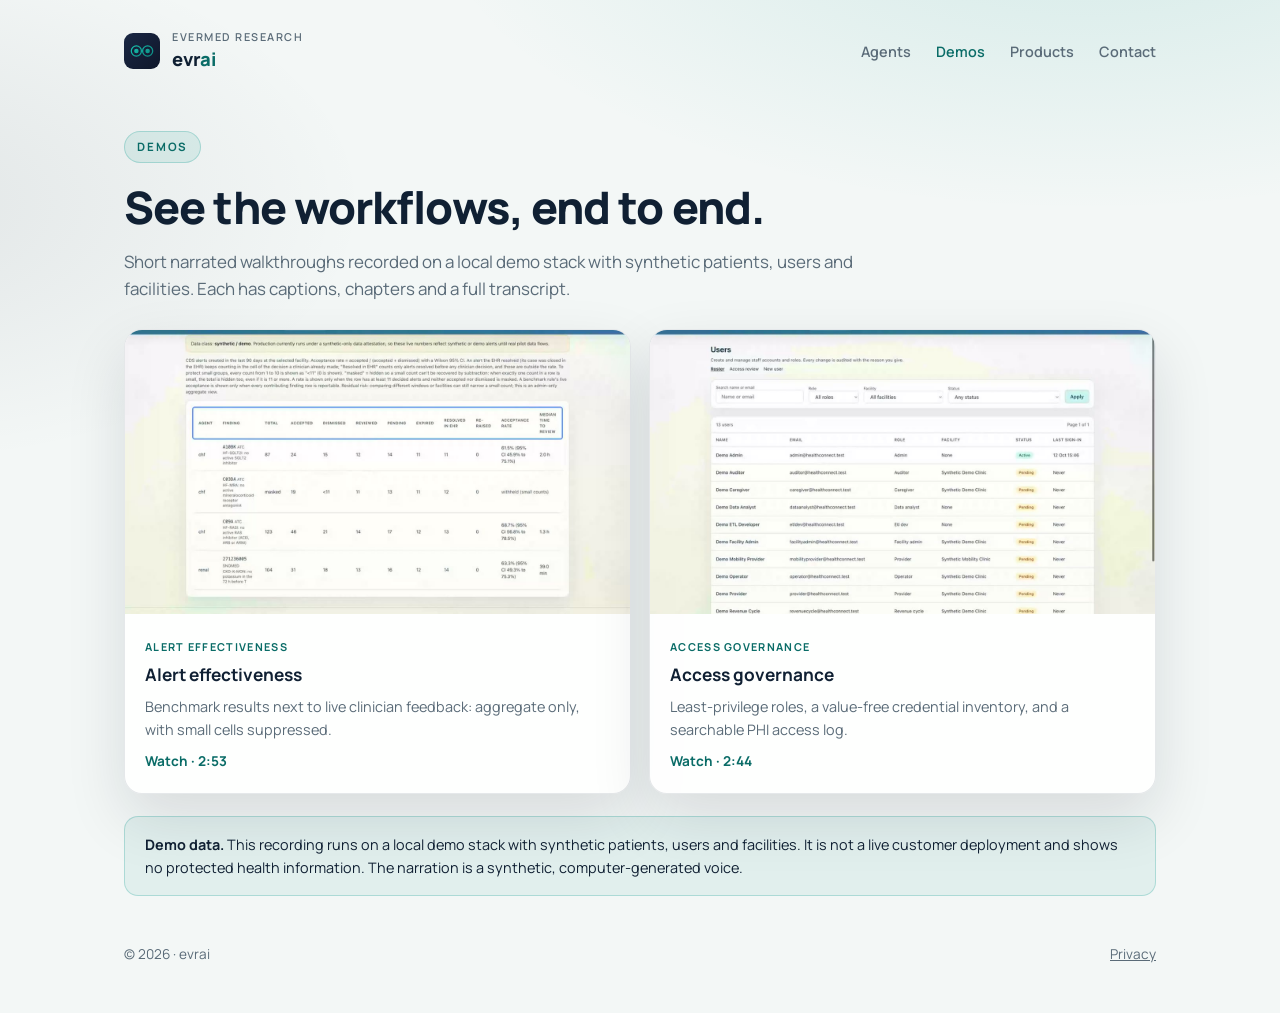
==== demos/index.html @ 4c618e5d "feat: narrated demo watch pages (alert effectiveness, access governance) Adds /demos/ with one watch" ====
<!DOCTYPE html>
<html lang="en">
<head>
  <meta charset="utf-8">
  <meta name="viewport" content="width=device-width, initial-scale=1">
  <link rel="icon" type="image/svg+xml" href="/logo.svg">
  <link rel="preconnect" href="https://fonts.googleapis.com">
  <link rel="preconnect" href="https://fonts.gstatic.com" crossorigin>
  <link href="https://fonts.googleapis.com/css2?family=Manrope:wght@400;500;600;700;800&display=swap" rel="stylesheet">
  <link rel="stylesheet" href="/demos/demos.css">
  <meta name="theme-color" content="#0f172a">
  <title>Demos | evrai — Applied AI for Healthcare Operations</title>
  <meta name="description" content="Narrated walkthroughs of Health-Connect and evrai workflows, recorded on synthetic demo data, each with captions, chapters and a transcript.">
  <link rel="canonical" href="https://evrai.online/demos/">
  <meta property="og:type" content="website">
  <meta property="og:title" content="evrai demos">
  <meta property="og:description" content="Narrated walkthroughs recorded on synthetic demo data.">
  <meta property="og:url" content="https://evrai.online/demos/">
  <meta property="og:image" content="https://evrai.online/demos/cds-alert-effectiveness/poster.jpg">
  <script type="application/ld+json">
{
  "@context": "https://schema.org",
  "@type": "CollectionPage",
  "name": "evrai demos",
  "url": "https://evrai.online/demos/",
  "hasPart": [
    {
      "@type": "VideoObject",
      "name": "Are the alerts actually helping?",
      "url": "https://evrai.online/demos/cds-alert-effectiveness/"
    },
    {
      "@type": "VideoObject",
      "name": "Governance an auditor can verify.",
      "url": "https://evrai.online/demos/access-governance/"
    }
  ]
}
  </script>
</head>
<body>
  <div class="wrap">
    <header>
      <a class="brand" href="/">
        <img src="/logo.svg" alt="evrai logo" width="36" height="36">
        <span>
          <span class="kicker">evermed research</span>
          <span class="name">evr<em>ai</em></span>
        </span>
      </a>
      <nav aria-label="Primary">
        <a href="/#agents">Agents</a>
        <a href="/demos/" aria-current="page">Demos</a>
        <a href="/#products">Products</a>
        <a href="/#contact">Contact</a>
      </nav>
    </header>

    <main>
      <div class="watch-head">
        <span class="eyebrow">Demos</span>
        <h1>See the workflows, end to end.</h1>
        <p class="lede">Short narrated walkthroughs recorded on a local demo stack with synthetic patients, users and facilities. Each has captions, chapters and a full transcript.</p>
      </div>
      <div class="demo-grid">
        <a class="demo-card" href="/demos/cds-alert-effectiveness/">
          <img src="/demos/cds-alert-effectiveness/player.jpg" alt="" width="1280" height="800" loading="lazy">
          <span class="body">
            <span class="tag">Alert effectiveness</span>
            <strong>Alert effectiveness</strong>
            <span class="blurb">Benchmark results next to live clinician feedback: aggregate only, with small cells suppressed.</span>
            <span class="watch">Watch · 2:53</span>
          </span>
        </a>
        <a class="demo-card" href="/demos/access-governance/">
          <img src="/demos/access-governance/player.jpg" alt="" width="1280" height="800" loading="lazy">
          <span class="body">
            <span class="tag">Access governance</span>
            <strong>Access governance</strong>
            <span class="blurb">Least-privilege roles, a value-free credential inventory, and a searchable PHI access log.</span>
            <span class="watch">Watch · 2:44</span>
          </span>
        </a>
      </div>
      <aside class="disclosure" aria-label="About these recordings">
        <p><strong>Demo data.</strong> This recording runs on a local demo stack with synthetic patients, users and facilities. It is not a live customer deployment and shows no protected health information. The narration is a synthetic, computer-generated voice.</p>
      </aside>
    </main>

    <footer>
      <span>© 2026 · evrai</span>
      <span><a href="https://www.evermedresearch.org/privacy.html">Privacy</a></span>
    </footer>
  </div>
</body>
</html>
---- demos/demos.css ----
/* evrai demo pages. Shares the homepage's tokens (index.html keeps its own inline copy). */
:root {
  --page-bg: #f3f7f6;
  --surface: rgba(255, 255, 255, 0.78);
  --surface-strong: rgba(255, 255, 255, 0.9);
  --surface-dark: rgba(15, 23, 42, 0.74);
  --ink: #102033;
  --muted: #5a6b78;
  --line: rgba(16, 32, 51, 0.1);
  --teal: #0f9b8e;
  --teal-deep: #0a6c67;
  --navy: #0f172a;
  --card-shadow: 0 24px 60px rgba(15, 23, 42, 0.12);
}
* { margin: 0; padding: 0; box-sizing: border-box; }
html { scroll-behavior: smooth; }
body {
  font-family: "Manrope", -apple-system, BlinkMacSystemFont, sans-serif;
  background:
    radial-gradient(1100px 520px at 85% -10%, rgba(15, 155, 142, 0.14), transparent 60%),
    radial-gradient(900px 480px at -10% 20%, rgba(15, 23, 42, 0.08), transparent 55%),
    var(--page-bg);
  color: var(--ink);
  line-height: 1.6;
  -webkit-font-smoothing: antialiased;
}
.wrap { max-width: 1080px; margin: 0 auto; padding: 0 24px; }
a { color: var(--teal-deep); }

header { display: flex; align-items: center; justify-content: space-between; padding: 28px 0; }
.brand { display: flex; align-items: center; gap: 12px; text-decoration: none; color: var(--ink); }
.brand img { width: 36px; height: 36px; border-radius: 9px; }
.brand .name { font-weight: 800; font-size: 1.15rem; letter-spacing: -0.01em; }
.brand .name em { font-style: normal; color: var(--teal-deep); }
.brand .kicker { display: block; font-size: 0.68rem; font-weight: 600; color: var(--muted); letter-spacing: 0.14em; text-transform: uppercase; }
nav a { color: var(--muted); text-decoration: none; font-weight: 600; font-size: 0.9rem; margin-left: 22px; }
nav a:hover, nav a[aria-current="page"] { color: var(--teal-deep); }

.crumbs { font-size: 0.82rem; color: var(--muted); margin-top: 8px; }
.crumbs a { color: var(--muted); }
.watch-head { padding: 28px 0 26px; max-width: 780px; }
.eyebrow {
  display: inline-block; font-size: 0.72rem; font-weight: 700; letter-spacing: 0.16em;
  text-transform: uppercase; color: var(--teal-deep);
  background: rgba(15, 155, 142, 0.1); border: 1px solid rgba(15, 155, 142, 0.25);
  padding: 6px 12px; border-radius: 999px; margin-bottom: 18px;
}
h1 { font-size: clamp(1.9rem, 4.4vw, 2.8rem); line-height: 1.14; letter-spacing: -0.02em; font-weight: 800; }
.lede { margin-top: 16px; font-size: 1.06rem; color: var(--muted); }

.player { margin-top: 6px; }
.player video {
  display: block; width: 100%; height: auto; background: var(--navy);
  border-radius: 18px; box-shadow: var(--card-shadow); border: 1px solid var(--line);
}
.player .meta { margin-top: 10px; font-size: 0.85rem; color: var(--muted); }

.disclosure {
  margin: 22px 0 8px; padding: 16px 20px; border-radius: 14px;
  background: rgba(15, 155, 142, 0.08); border: 1px solid rgba(15, 155, 142, 0.25);
  font-size: 0.9rem; color: var(--ink);
}
.disclosure p + p { margin-top: 6px; }

.card {
  background: var(--surface-strong); border: 1px solid var(--line); border-radius: 18px;
  padding: 24px; box-shadow: var(--card-shadow);
}
.card h2, .more-head { font-size: 1.15rem; font-weight: 800; letter-spacing: -0.01em; margin-bottom: 12px; }
.watch-grid { display: grid; grid-template-columns: repeat(auto-fit, minmax(300px, 1fr)); gap: 18px; margin-top: 26px; }
.points { padding-left: 1.1rem; color: var(--muted); font-size: 0.93rem; }
.points li + li { margin-top: 6px; }
.chapters { list-style: none; font-size: 0.93rem; }
.chapters li + li { margin-top: 4px; }
.chapters a { text-decoration: none; color: var(--ink); display: flex; gap: 10px; padding: 3px 0; }
.chapters a:hover { color: var(--teal-deep); }
.ts { font-variant-numeric: tabular-nums; color: var(--teal-deep); font-weight: 700; min-width: 2.6rem; text-decoration: none; }

.transcript { margin-top: 18px; }
.transcript p { font-size: 0.95rem; color: var(--ink); }
.transcript p + p { margin-top: 10px; }
.transcript .ts { margin-right: 8px; }

.contact {
  background: var(--surface-dark); border-radius: 24px; color: #e6edf5;
  padding: 40px 36px; margin: 34px 0;
}
.contact h2 { font-size: 1.45rem; font-weight: 800; letter-spacing: -0.015em; }
.contact p { margin-top: 8px; color: rgba(230, 237, 245, 0.75); max-width: 560px; }
.btn {
  display: inline-block; text-decoration: none; font-weight: 700; font-size: 0.95rem;
  padding: 13px 22px; border-radius: 12px; margin-top: 20px; transition: transform 0.15s ease;
}
.btn:hover { transform: translateY(-1px); }
.btn-primary { background: linear-gradient(135deg, var(--teal), var(--teal-deep)); color: #fff; box-shadow: 0 12px 30px rgba(15, 155, 142, 0.35); }

.related-grid, .demo-grid { display: grid; grid-template-columns: repeat(auto-fit, minmax(260px, 1fr)); gap: 18px; }
.related, .demo-card {
  display: flex; flex-direction: column; gap: 6px; text-decoration: none; color: var(--ink);
  background: var(--surface-strong); border: 1px solid var(--line); border-radius: 18px;
  padding: 20px; box-shadow: var(--card-shadow); transition: transform 0.15s ease;
}
.related:hover, .demo-card:hover { transform: translateY(-2px); }
.related span:last-child, .demo-card .blurb { font-size: 0.9rem; color: var(--muted); }
.tag { font-size: 0.68rem; font-weight: 700; letter-spacing: 0.12em; text-transform: uppercase; color: var(--teal-deep); }
.demo-card { padding: 0; overflow: hidden; }
.demo-card img { display: block; width: 100%; height: auto; aspect-ratio: 16 / 9; object-fit: cover; background: var(--navy); }
.demo-card .body { display: flex; flex-direction: column; gap: 6px; padding: 18px 20px 20px; }
.demo-card strong { font-size: 1.08rem; }
.demo-card .watch { margin-top: 4px; font-size: 0.85rem; font-weight: 700; color: var(--teal-deep); }

footer { padding: 40px 0 48px; color: var(--muted); font-size: 0.85rem; display: flex; justify-content: space-between; flex-wrap: wrap; gap: 10px; }
footer a { color: var(--muted); }

@media (max-width: 640px) {
  .wrap { padding: 0 16px; }
  nav a { margin-left: 14px; font-size: 0.84rem; }
  nav a:first-child, nav a:nth-child(3) { display: none; }
  .contact { padding: 30px 22px; }
  .player video { border-radius: 12px; }
}
@media (prefers-reduced-motion: reduce) {
  html { scroll-behavior: auto; }
  .btn, .related, .demo-card { transition: none; }
}
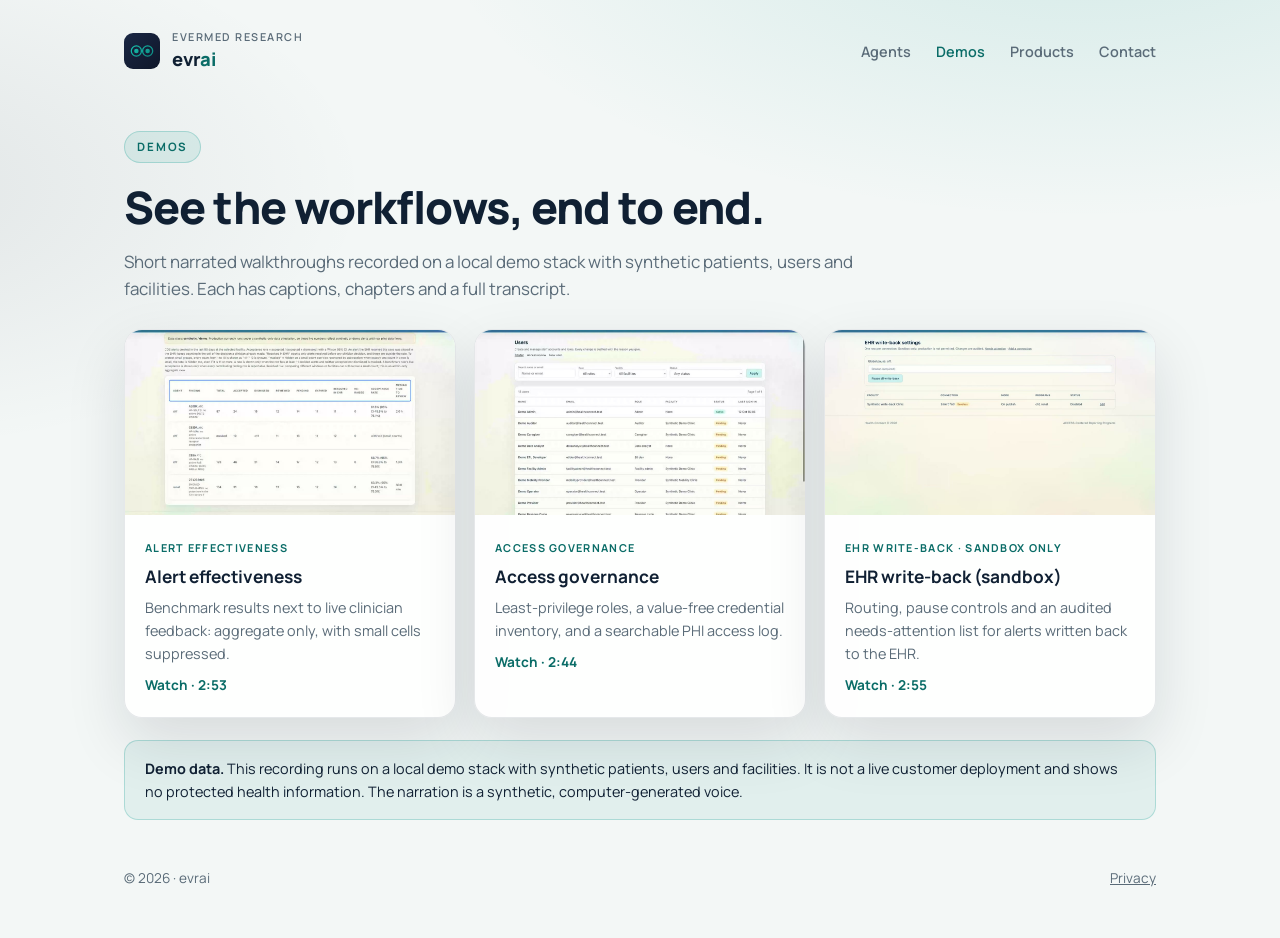
==== commit cd96f339: "feat: publish the EHR write-back (sandbox) demo Adds the EHR write-back watch page, its homepage car" ====
--- a/demos/index.html
+++ b/demos/index.html
@@ -33,6 +33,11 @@
       "@type": "VideoObject",
       "name": "Governance an auditor can verify.",
       "url": "https://evrai.online/demos/access-governance/"
+    },
+    {
+      "@type": "VideoObject",
+      "name": "Designed to deliver alerts into the EHR providers already use.",
+      "url": "https://evrai.online/demos/ehr-write-back/"
     }
   ]
 }
@@ -81,6 +86,15 @@
             <span class="watch">Watch · 2:44</span>
           </span>
         </a>
+        <a class="demo-card" href="/demos/ehr-write-back/">
+          <img src="/demos/ehr-write-back/player.jpg" alt="" width="1280" height="800" loading="lazy">
+          <span class="body">
+            <span class="tag">EHR write-back · sandbox only</span>
+            <strong>EHR write-back (sandbox)</strong>
+            <span class="blurb">Routing, pause controls and an audited needs-attention list for alerts written back to the EHR.</span>
+            <span class="watch">Watch · 2:55</span>
+          </span>
+        </a>
       </div>
       <aside class="disclosure" aria-label="About these recordings">
         <p><strong>Demo data.</strong> This recording runs on a local demo stack with synthetic patients, users and facilities. It is not a live customer deployment and shows no protected health information. The narration is a synthetic, computer-generated voice.</p>
